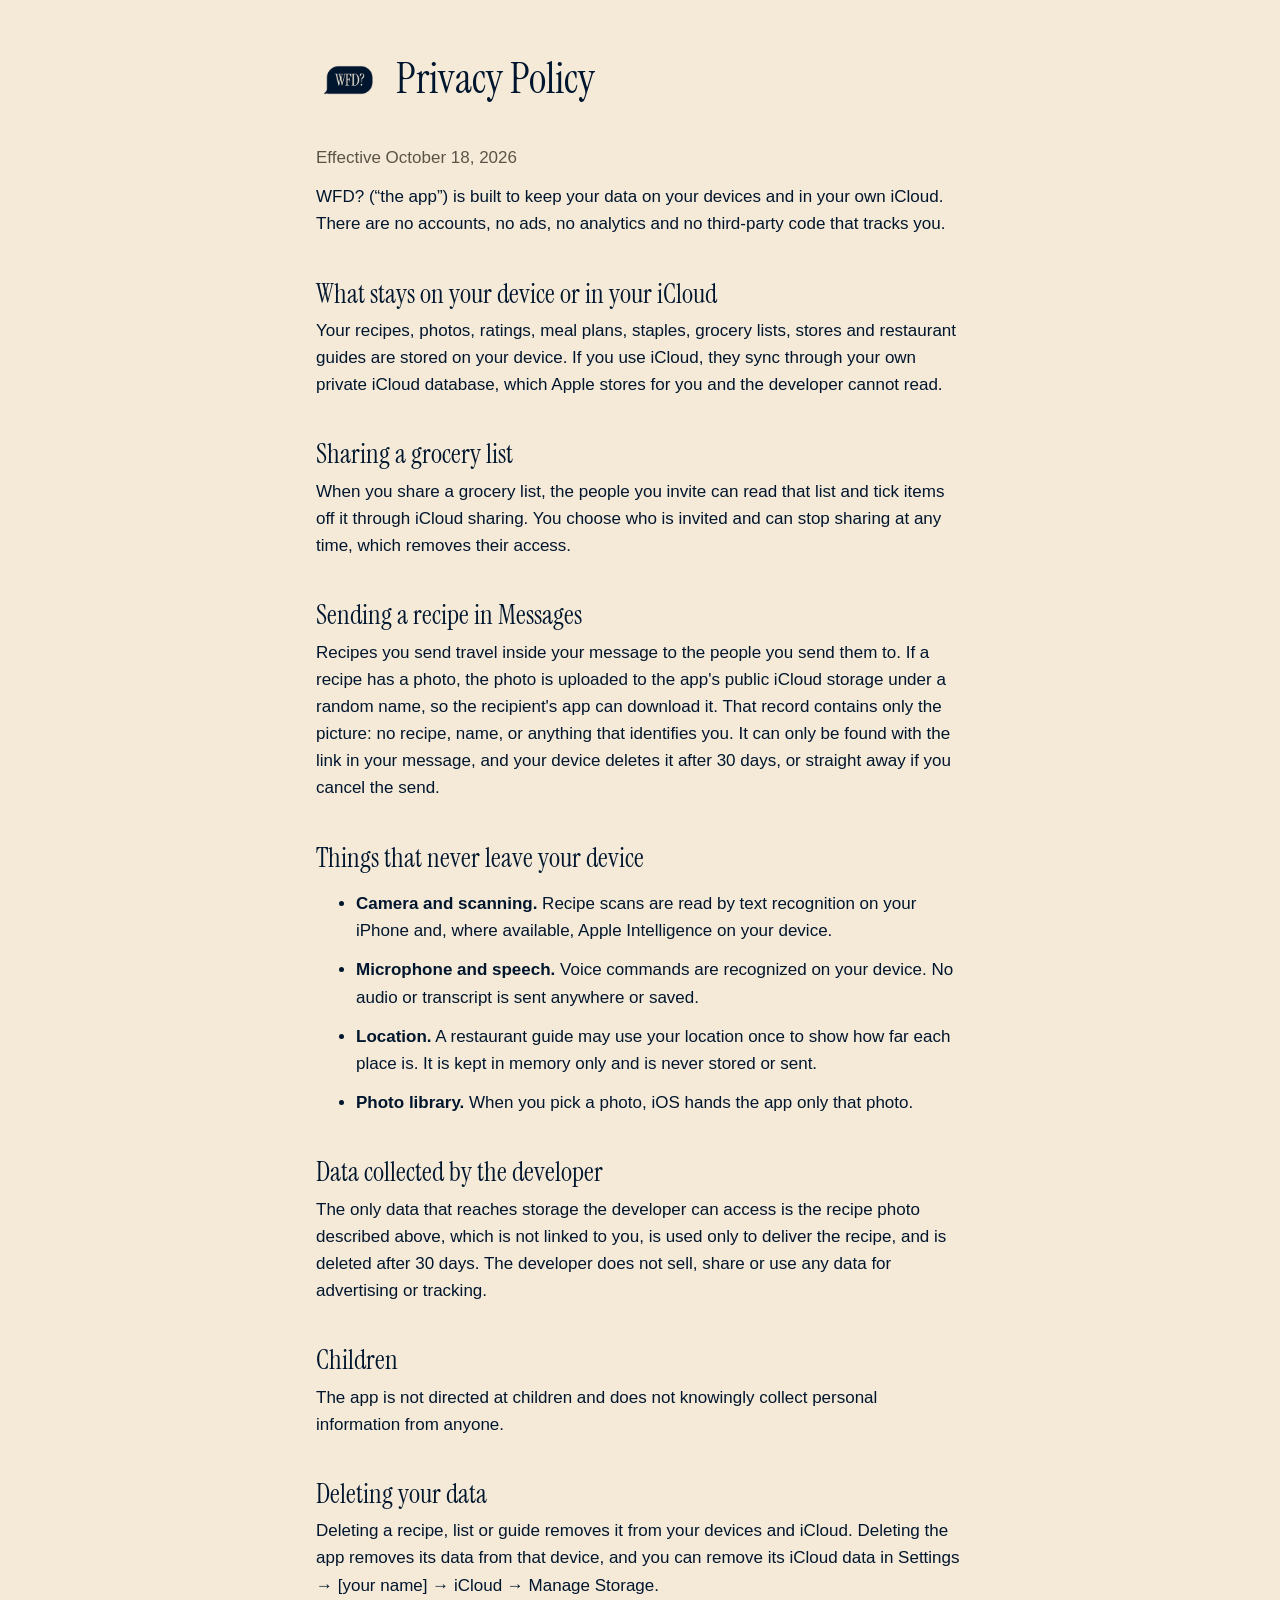
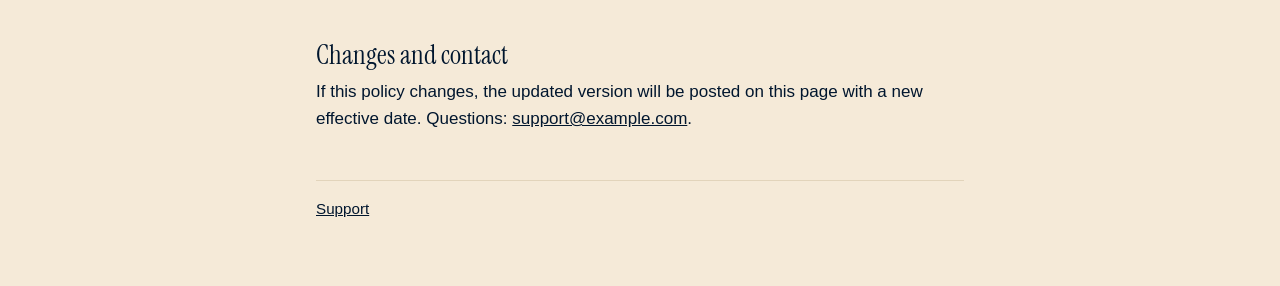
==== privacy.html @ cc58c604 "Add support page and privacy policy Co-Authored-By: Claude Opus 5.5 <noreply@anthropic.com> Claude-S" ====
<!doctype html>
<html lang="en">
<head>
<meta charset="utf-8">
<meta name="viewport" content="width=device-width, initial-scale=1">
<title>WFD? Privacy Policy</title>
<link rel="preconnect" href="https://fonts.googleapis.com">
<link href="https://fonts.googleapis.com/css2?family=Instrument+Serif&display=swap" rel="stylesheet">
<link rel="stylesheet" href="style.css">
<link rel="icon" href="icon.png">
</head>
<body>
<main>
<header><img src="icon.png" alt=""><h1>Privacy Policy</h1></header>
<p class="muted">Effective October 18, 2026</p>

<p>WFD? (“the app”) is built to keep your data on your devices and in your own iCloud. There are no accounts, no ads, no analytics and no third-party code that tracks you.</p>

<h2>What stays on your device or in your iCloud</h2>
<p>Your recipes, photos, ratings, meal plans, staples, grocery lists, stores and restaurant guides are stored on your device. If you use iCloud, they sync through your own private iCloud database, which Apple stores for you and the developer cannot read.</p>

<h2>Sharing a grocery list</h2>
<p>When you share a grocery list, the people you invite can read that list and tick items off it through iCloud sharing. You choose who is invited and can stop sharing at any time, which removes their access.</p>

<h2>Sending a recipe in Messages</h2>
<p>Recipes you send travel inside your message to the people you send them to. If a recipe has a photo, the photo is uploaded to the app's public iCloud storage under a random name, so the recipient's app can download it. That record contains only the picture: no recipe, name, or anything that identifies you. It can only be found with the link in your message, and your device deletes it after 30 days, or straight away if you cancel the send.</p>

<h2>Things that never leave your device</h2>
<ul>
<li><strong>Camera and scanning.</strong> Recipe scans are read by text recognition on your iPhone and, where available, Apple Intelligence on your device.</li>
<li><strong>Microphone and speech.</strong> Voice commands are recognized on your device. No audio or transcript is sent anywhere or saved.</li>
<li><strong>Location.</strong> A restaurant guide may use your location once to show how far each place is. It is kept in memory only and is never stored or sent.</li>
<li><strong>Photo library.</strong> When you pick a photo, iOS hands the app only that photo.</li>
</ul>

<h2>Data collected by the developer</h2>
<p>The only data that reaches storage the developer can access is the recipe photo described above, which is not linked to you, is used only to deliver the recipe, and is deleted after 30 days. The developer does not sell, share or use any data for advertising or tracking.</p>

<h2>Children</h2>
<p>The app is not directed at children and does not knowingly collect personal information from anyone.</p>

<h2>Deleting your data</h2>
<p>Deleting a recipe, list or guide removes it from your devices and iCloud. Deleting the app removes its data from that device, and you can remove its iCloud data in Settings → [your name] → iCloud → Manage Storage.</p>

<h2>Changes and contact</h2>
<p>If this policy changes, the updated version will be posted on this page with a new effective date. Questions: <a href="mailto:support@example.com">support@example.com</a>.</p>

<nav><a href="index.html">Support</a></nav>
</main>
</body>
</html>
---- style.css ----
:root{--page:#F5EAD8;--ink:#00162E;--muted:#5b5446;--rule:#e2d4bb;color-scheme:light dark}
@media (prefers-color-scheme:dark){:root{--page:#00162E;--ink:#F5EAD8;--muted:#b9ad97;--rule:#22344a}}
*{box-sizing:border-box}
body{margin:0;background:var(--page);color:var(--ink);font:17px/1.6 -apple-system,BlinkMacSystemFont,"Segoe UI",Roboto,sans-serif}
main{max-width:680px;margin:0 auto;padding:48px 16px 64px}
header{display:flex;align-items:center;gap:16px;margin-bottom:32px}
header img{width:64px;height:64px;border-radius:14px}
h1,h2{font-family:"Instrument Serif",Georgia,serif;font-weight:400;line-height:1.15}
h1{font-size:2.6rem;margin:0}
h2{font-size:1.7rem;margin:40px 0 8px}
h3{font-size:1rem;margin:24px 0 4px}
p,li{margin:0 0 12px}
a{color:inherit}
.muted{color:var(--muted)}
nav{margin-top:48px;padding-top:16px;border-top:1px solid var(--rule);font-size:.95rem}
nav a{margin-right:16px}
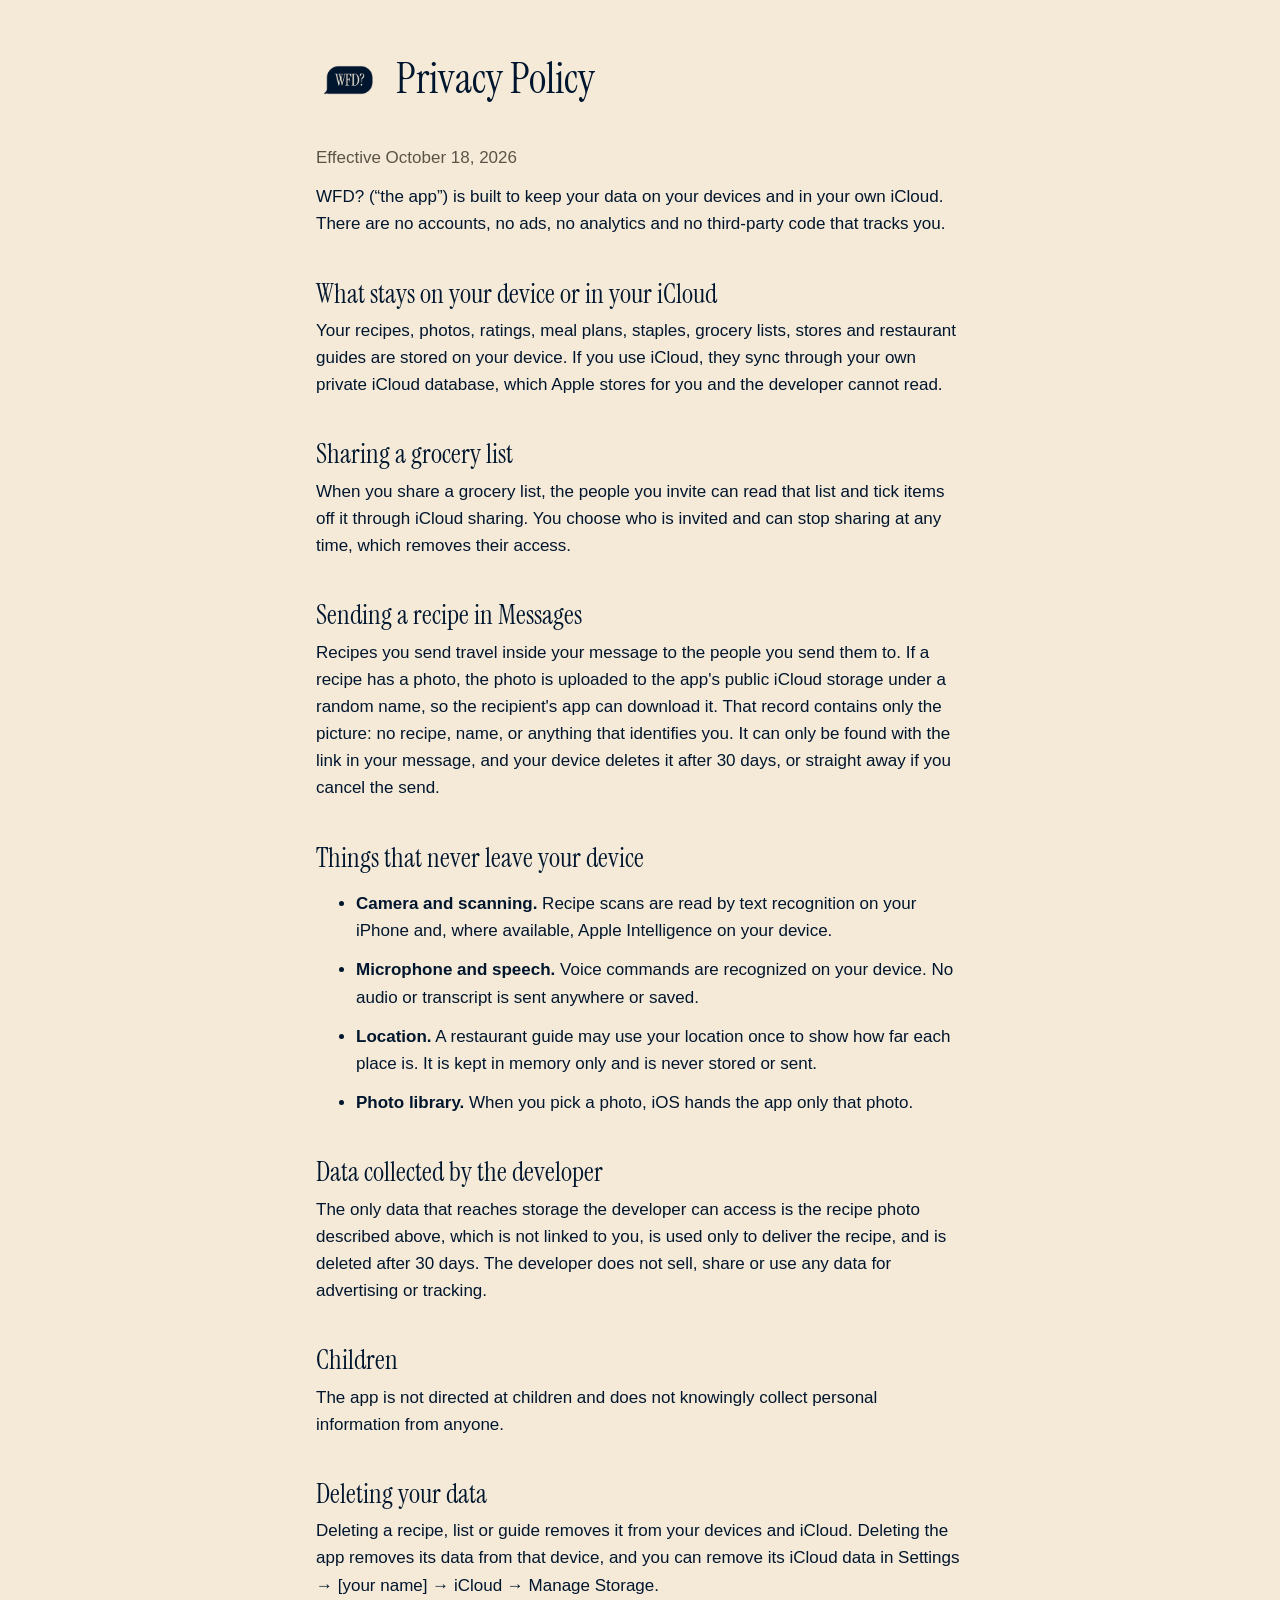
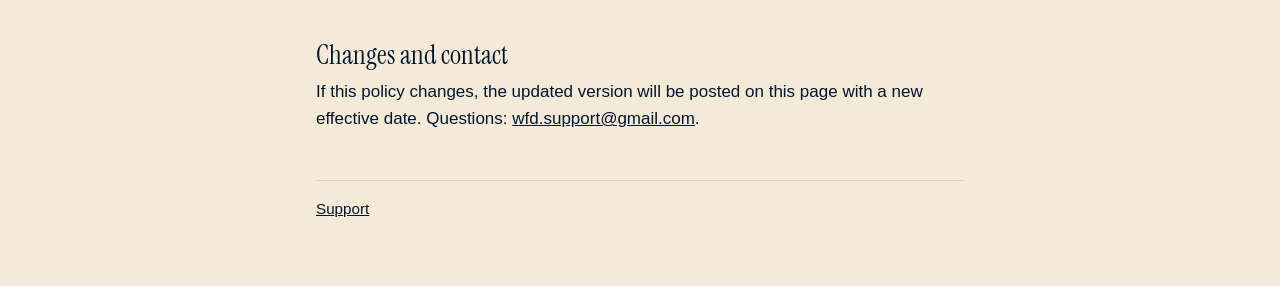
==== commit cd2ddc8e: "Use the real support email Co-Authored-By: Claude Opus 5.5 <noreply@anthropic.com> Claude-Session: h" ====
--- a/privacy.html
+++ b/privacy.html
@@ -43,7 +43,7 @@
 <p>Deleting a recipe, list or guide removes it from your devices and iCloud. Deleting the app removes its data from that device, and you can remove its iCloud data in Settings → [your name] → iCloud → Manage Storage.</p>
 
 <h2>Changes and contact</h2>
-<p>If this policy changes, the updated version will be posted on this page with a new effective date. Questions: <a href="mailto:support@example.com">support@example.com</a>.</p>
+<p>If this policy changes, the updated version will be posted on this page with a new effective date. Questions: <a href="mailto:wfd.support@gmail.com">wfd.support@gmail.com</a>.</p>
 
 <nav><a href="index.html">Support</a></nav>
 </main>
